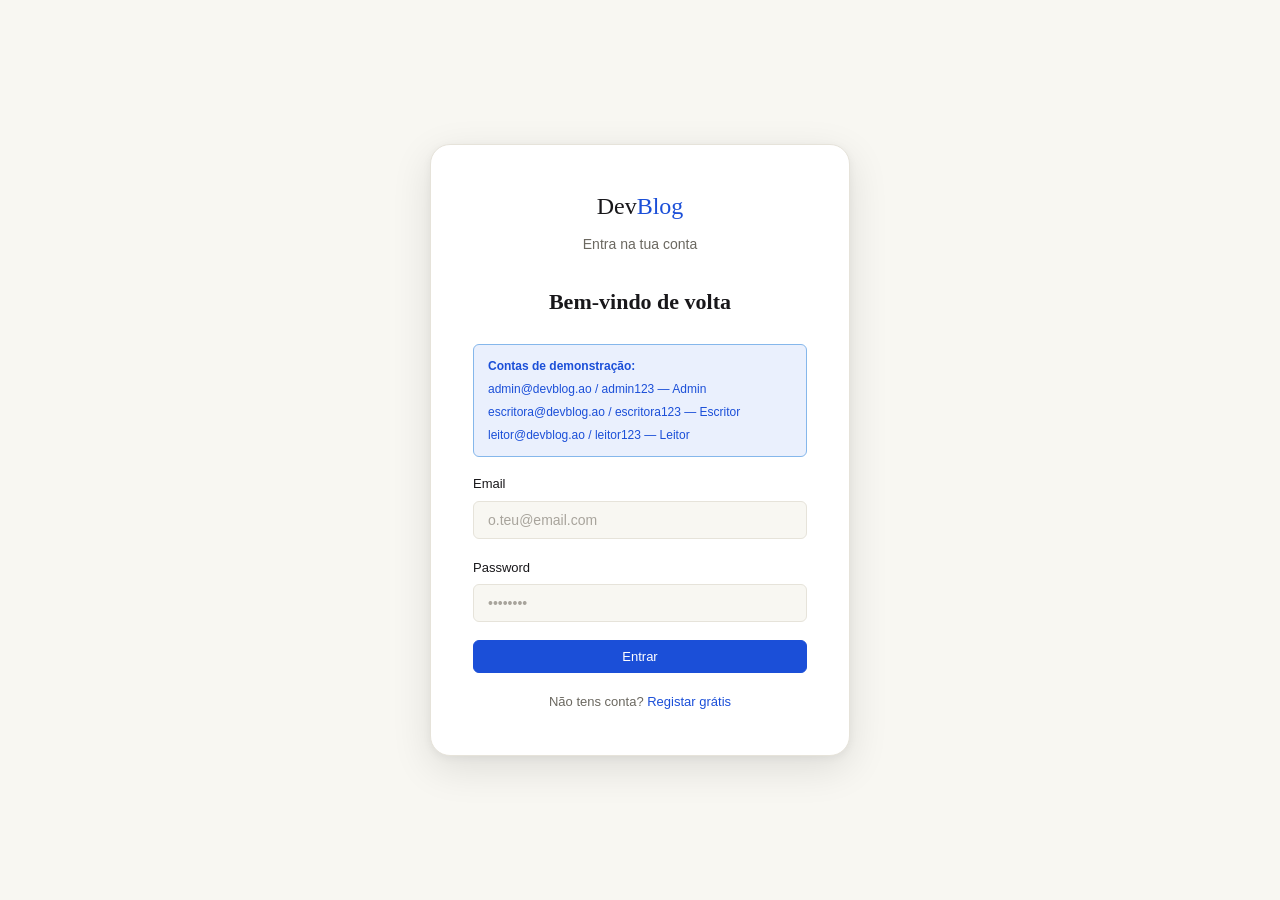
==== login.html @ 04381a75 "Add files via upload" ====
<!DOCTYPE html>
<html lang="pt">
<head><meta charset="UTF-8"><meta name="viewport" content="width=device-width,initial-scale=1.0"><title>Entrar — DevBlog</title><link rel="stylesheet" href="css/style.css"></head>
<body class="auth-page">
<div class="auth-card">
  <a href="index.html" class="auth-logo">Dev<em>Blog</em></a>
  <p class="auth-sub">Entra na tua conta</p>
  <h2 class="auth-title">Bem-vindo de volta</h2>
  <div class="alert alert-error" id="errMsg"></div>
  <div class="alert alert-info show" style="font-size:12px;line-height:1.9;">
    <strong>Contas de demonstração:</strong><br>
    admin@devblog.ao / admin123 — Admin<br>
    escritora@devblog.ao / escritora123 — Escritor<br>
    leitor@devblog.ao / leitor123 — Leitor
  </div>
  <div class="form-group"><label class="form-label">Email</label><input type="email" class="form-control" id="fEmail" placeholder="o.teu@email.com" autocomplete="email"></div>
  <div class="form-group"><label class="form-label">Password</label><input type="password" class="form-control" id="fPass" placeholder="••••••••" autocomplete="current-password"></div>
  <button class="btn btn-primary btn-full" onclick="doLogin()">Entrar</button>
  <div class="auth-footer" style="margin-top:18px;">Não tens conta? <a href="register.html">Registar grátis</a></div>
</div>
<script src="js/db.js"></script>
<script>
if (Session.isLoggedIn()) window.location.href = 'index.html';
document.addEventListener('keydown', e => { if (e.key === 'Enter') doLogin(); });
function doLogin() {
  const email = document.getElementById('fEmail').value.trim();
  const pass  = document.getElementById('fPass').value;
  const err   = document.getElementById('errMsg');
  err.classList.remove('show');
  if (!email || !pass) { err.textContent = 'Preenche todos os campos.'; err.classList.add('show'); return; }
  const result = Users.login(email, pass);
  if (!result.ok) { err.textContent = result.error; err.classList.add('show'); return; }
  showToast(`Bem-vindo, ${result.user.name.split(' ')[0]}!`, 'success');
  setTimeout(() => window.location.href = 'index.html', 700);
}
</script>
</body>
</html>
---- css/style.css ----
/* ══════════════════════════════════════════════════
   DEVBLOG v5 — Stylesheet Completo
   Zero dependências externas · 100% offline
   ══════════════════════════════════════════════════ */

/* ── RESET & VARIÁVEIS ── */
*, *::before, *::after { box-sizing: border-box; margin: 0; padding: 0; }

:root {
  /* Cores base */
  --bg:         #F8F7F2;
  --surface:    #FFFFFF;
  --border:     #E6E3DA;
  --border-md:  #CCCAB8;
  --text:       #18171A;
  --muted:      #6B6860;
  --hint:       #A8A49C;

  /* Acento */
  --accent:     #1B4FD8;
  --accent-lt:  #EAF0FD;
  --accent-dk:  #1440B0;

  /* Semânticas */
  --green:      #0A6640; --green-lt:  #D2F4E5;
  --amber:      #92400E; --amber-lt:  #FEF3C7;
  --red:        #9B1C1C; --red-lt:    #FDE8E8;
  --purple:     #5B21B6; --purple-lt: #EDE9FE;

  /* Categorias */
  --cat-tech-color:   #1B4FD8; --cat-tech-bg:   #EAF0FD;
  --cat-design-color: #5B21B6; --cat-design-bg: #EDE9FE;
  --cat-tut-color:    #0A6640; --cat-tut-bg:    #D2F4E5;
  --cat-node-color:   #92400E; --cat-node-bg:   #FEF3C7;
  --cat-mysql-color:  #9B1C1C; --cat-mysql-bg:  #FDE8E8;

  /* Raios e sombras */
  --r-xs: 4px; --r-sm: 6px; --r-md: 10px; --r-lg: 14px; --r-xl: 20px;
  --sh-sm: 0 1px 4px rgba(0,0,0,.07);
  --sh-md: 0 4px 16px rgba(0,0,0,.09), 0 1px 4px rgba(0,0,0,.04);
  --sh-lg: 0 12px 40px rgba(0,0,0,.11), 0 2px 8px rgba(0,0,0,.05);

  /* Tipografia */
  --font-display: 'Georgia', 'Times New Roman', 'Palatino Linotype', serif;
  --font-body:    'Trebuchet MS', 'Gill Sans', Candara, sans-serif;
  --font-mono:    'Courier New', Courier, monospace;

  /* Admin (alteradas via JS) */
  --adm-sidebar: #18171A;
  --adm-accent:  #6B9CF6;
}

html  { scroll-behavior: smooth; }
body  { font-family: var(--font-body); background: var(--bg); color: var(--text); font-size: 15px; line-height: 1.65; -webkit-font-smoothing: antialiased; min-height: 100vh; }
a     { color: inherit; text-decoration: none; }
img   { max-width: 100%; display: block; }
input, textarea, select, button { font-family: var(--font-body); }

/* ── UTILITÁRIOS ── */
.hidden   { display: none !important; }
.sr-only  { position: absolute; width: 1px; height: 1px; overflow: hidden; clip: rect(0,0,0,0); white-space: nowrap; }

/* ── LAYOUT ── */
.container { width: 100%; max-width: 1160px; margin: 0 auto; padding: 0 20px; }

/* ════════════════════════════════════════
   NAVBAR — FIX #6
   Estrutura: [Logo] ← flex-grow → [Nav Links centrados] → [Acções à direita]
════════════════════════════════════════ */
.navbar {
  position: sticky; top: 0; z-index: 200;
  background: rgba(248,247,242,.94);
  backdrop-filter: blur(14px);
  border-bottom: 1px solid var(--border);
  transition: box-shadow .2s;
}
.navbar.scrolled { box-shadow: var(--sh-sm); }

.navbar-inner {
  display: flex;
  align-items: center;
  height: 62px;
  gap: 16px;                    /* espaço entre as três zonas */
}

/* Zona 1: Logo (esquerda, não cresce) */
.brand {
  font-family: var(--font-display);
  font-size: 21px; font-weight: 700;
  color: var(--text);
  display: flex; align-items: center; gap: 7px;
  text-decoration: none;
  flex-shrink: 0;               /* nunca encolhe */
  white-space: nowrap;
}
.brand-dot { width: 8px; height: 8px; border-radius: 50%; background: var(--accent); flex-shrink: 0; }
.brand em  { color: var(--accent); font-style: normal; }

/* Zona 2: Links de navegação (centro, cresce para ocupar espaço) */
.nav-links {
  display: flex; align-items: center;
  list-style: none; gap: 2px;
  flex: 1;                      /* ocupa o espaço disponível */
  justify-content: center;      /* centraliza os links */
}
.nav-links a {
  display: block; font-size: 14px; color: var(--muted);
  padding: 6px 12px; border-radius: var(--r-sm);
  transition: color .15s, background .15s;
}
.nav-links a:hover, .nav-links a.active {
  color: var(--text); background: var(--border);
}

/* Zona 3: Acções (direita, não cresce) */
.nav-actions {
  display: flex; align-items: center; gap: 8px;
  flex-shrink: 0;               /* nunca encolhe */
  margin-left: auto;            /* empurra para a direita */
}

/* Avatar na navbar */
.nav-profile-btn {
  display: flex; align-items: center; gap: 7px;
  padding: 4px 10px; border-radius: var(--r-sm);
  border: 1px solid var(--border);
  background: transparent; text-decoration: none;
  transition: background .15s;
}
.nav-profile-btn:hover { background: var(--border); }
.nav-avatar {
  width: 28px; height: 28px; border-radius: 50%;
  background: var(--accent); color: #fff;
  display: flex; align-items: center; justify-content: center;
  flex-shrink: 0; overflow: hidden;
}
.nav-avatar-img { width: 100%; height: 100%; object-fit: cover; }
.nav-avatar-initials { font-size: 11px; font-weight: 700; }
.nav-username { font-size: 13px; font-weight: 500; color: var(--text); }

/* ── BOTÕES ── */
.btn {
  display: inline-flex; align-items: center; justify-content: center; gap: 6px;
  font-size: 13px; font-weight: 500;
  padding: 8px 16px; border-radius: var(--r-sm);
  border: 1px solid var(--border);
  background: transparent; color: var(--text);
  cursor: pointer; transition: all .15s;
  text-decoration: none; white-space: nowrap;
}
.btn:hover            { background: var(--border); }
.btn-primary          { background: var(--accent); border-color: var(--accent); color: #fff; }
.btn-primary:hover    { background: var(--accent-dk); border-color: var(--accent-dk); color: #fff; }
.btn-sm               { font-size: 12px; padding: 5px 12px; }
.btn-outline          { border-color: var(--border-md); }
.btn-outline:hover    { background: var(--border); }
.btn-danger           { background: var(--red-lt);   border-color: var(--red);   color: var(--red);   }
.btn-danger:hover     { background: var(--red);       color: #fff; }
.btn-success          { background: var(--green-lt);  border-color: var(--green); color: var(--green); }
.btn-success:hover    { background: var(--green);      color: #fff; }
.btn-full             { width: 100%; }

/* ════════════════════════════════════════
   NOTIFICATIONS — FIX #5
════════════════════════════════════════ */
.notif-wrapper   { position: relative; }
.notif-bell {
  position: relative;
  width: 36px; height: 36px;
  border-radius: var(--r-sm);
  border: 1px solid var(--border);
  background: var(--surface);
  display: flex; align-items: center; justify-content: center;
  cursor: pointer; color: var(--muted);
  transition: background .15s, color .15s;
}
.notif-bell:hover { background: var(--border); color: var(--text); }
.notif-badge {
  position: absolute; top: -5px; right: -5px;
  min-width: 18px; height: 18px;
  border-radius: 9px; background: var(--red); color: #fff;
  font-size: 10px; font-weight: 700;
  display: flex; align-items: center; justify-content: center;
  padding: 0 3px; border: 2px solid var(--bg);
}
.notif-panel {
  position: absolute; top: calc(100% + 8px); right: 0;
  width: 340px;
  background: var(--surface);
  border: 1px solid var(--border);
  border-radius: var(--r-lg);
  box-shadow: var(--sh-lg);
  z-index: 300; overflow: hidden;
}
.notif-panel-header {
  display: flex; align-items: center; justify-content: space-between;
  padding: 12px 16px;
  border-bottom: 1px solid var(--border);
}
.notif-panel-title { font-size: 13px; font-weight: 600; }
.notif-mark-all    { font-size: 11px; font-weight: 500; color: var(--accent); background: none; border: none; cursor: pointer; }
.notif-mark-all:hover { text-decoration: underline; }
.notif-list        { max-height: 380px; overflow-y: auto; }
.notif-empty       { padding: 32px 16px; text-align: center; font-size: 13px; color: var(--hint); }
.notif-item {
  display: flex; align-items: flex-start; gap: 10px;
  padding: 12px 16px; cursor: pointer;
  border-bottom: 1px solid var(--border);
  transition: background .12s; position: relative;
}
.notif-item:last-child { border-bottom: none; }
.notif-item:hover      { background: var(--bg); }
.notif-unread          { background: var(--accent-lt); }
.notif-unread:hover    { background: #D8E8FB; }
.notif-emoji   { font-size: 18px; flex-shrink: 0; margin-top: 1px; }
.notif-content { flex: 1; min-width: 0; }
.notif-title   { font-size: 13px; font-weight: 600; line-height: 1.3; margin-bottom: 3px; }
.notif-body    { font-size: 12px; color: var(--muted); line-height: 1.5; margin-bottom: 3px; }
.notif-time    { font-size: 11px; color: var(--hint); }
.notif-dot     {
  width: 8px; height: 8px; border-radius: 50%;
  background: var(--accent); flex-shrink: 0; margin-top: 4px;
}

/* ── TOAST ── */
.toast-container {
  position: fixed; top: 72px; right: 20px;
  z-index: 999; display: flex; flex-direction: column; gap: 8px;
  pointer-events: none;
}
.toast {
  display: flex; align-items: center; gap: 10px;
  padding: 12px 16px; border-radius: var(--r-md);
  background: var(--surface); border: 1px solid var(--border);
  box-shadow: var(--sh-md); font-size: 13px;
  min-width: 240px; max-width: 320px;
  animation: slideInRight .25s ease;
  transition: opacity .3s, transform .3s;
}
.toast-success { border-left: 3px solid var(--green); }
.toast-error   { border-left: 3px solid var(--red);   }
.toast-info    { border-left: 3px solid var(--accent); }
.toast-warning { border-left: 3px solid var(--amber);  }
.toast-icon    { font-weight: 700; font-size: 14px;    }
.toast-msg     { flex: 1; }

/* ── HERO ── */
.hero { padding: 72px 0 56px; position: relative; overflow: hidden; }
.hero::before {
  content: ''; position: absolute; top: -100px; right: -150px;
  width: 600px; height: 600px; border-radius: 50%;
  background: radial-gradient(circle, rgba(27,79,216,.06) 0%, transparent 65%);
  pointer-events: none;
}
.hero-tag {
  display: inline-flex; align-items: center; gap: 6px;
  font-size: 11px; font-weight: 600; letter-spacing: .07em; text-transform: uppercase;
  color: var(--accent); background: var(--accent-lt);
  padding: 4px 12px; border-radius: 20px; margin-bottom: 18px;
}
.hero h1 { font-family: var(--font-display); font-size: clamp(32px,5vw,52px); line-height: 1.15; margin-bottom: 16px; }
.hero p  { font-size: 16px; color: var(--muted); max-width: 500px; margin-bottom: 28px; line-height: 1.7; }

.search-box {
  display: flex; max-width: 460px;
  border: 1px solid var(--border-md); border-radius: var(--r-md);
  overflow: hidden; background: var(--surface); box-shadow: var(--sh-sm);
}
.search-box input    { flex: 1; border: none; outline: none; padding: 12px 16px; font-size: 14px; background: transparent; color: var(--text); }
.search-box input::placeholder { color: var(--hint); }
.search-box button   { border: none; background: var(--accent); color: #fff; font-size: 13px; font-weight: 500; padding: 0 20px; cursor: pointer; transition: opacity .15s; }
.search-box button:hover { opacity: .87; }

/* ── CATEGORY BAR ── */
.cat-bar-wrap { background: var(--surface); border-bottom: 1px solid var(--border); padding: 10px 0; position: sticky; top: 62px; z-index: 100; }
.cat-bar      { display: flex; gap: 8px; flex-wrap: wrap; }
.cat-pill     { font-size: 13px; font-weight: 500; padding: 6px 16px; border-radius: 20px; border: 1px solid var(--border); background: transparent; color: var(--muted); cursor: pointer; transition: all .15s; }
.cat-pill:hover  { border-color: var(--accent); color: var(--accent); }
.cat-pill.active { background: var(--accent); border-color: var(--accent); color: #fff; }

/* ── SECTION HEADER ── */
.section-header      { display: flex; align-items: center; gap: 16px; margin-bottom: 28px; }
.section-header h2   { font-family: var(--font-display); font-size: 22px; white-space: nowrap; margin: 0; }
.section-line        { flex: 1; height: 1px; background: var(--border); }

/* ── BADGES ── */
.badge { display: inline-block; font-size: 10px; font-weight: 700; letter-spacing: .05em; text-transform: uppercase; padding: 3px 10px; border-radius: 20px; }
.badge-tecnologia { background: var(--cat-tech-bg);   color: var(--cat-tech-color); }
.badge-design     { background: var(--cat-design-bg); color: var(--cat-design-color); }
.badge-tutoriais  { background: var(--cat-tut-bg);    color: var(--cat-tut-color); }
.badge-nodejs     { background: var(--cat-node-bg);   color: var(--cat-node-color); }
.badge-mysql      { background: var(--cat-mysql-bg);  color: var(--cat-mysql-color); }

/* ── FEATURED POST ── */
.featured {
  display: grid; grid-template-columns: 1fr 1fr;
  background: var(--surface); border: 1px solid var(--border);
  border-radius: var(--r-xl); overflow: hidden;
  box-shadow: var(--sh-md); margin-bottom: 48px;
  transition: box-shadow .2s, transform .2s;
}
.featured:hover { box-shadow: var(--sh-lg); transform: translateY(-2px); }
.featured-img {
  min-height: 280px; display: flex; align-items: center; justify-content: center;
  position: relative; overflow: hidden;
}
.featured-img img { position: absolute; inset: 0; width: 100%; height: 100%; object-fit: cover; }
.featured-img.bg-tech   { background: linear-gradient(135deg, #EAF0FD, #BFD3FA); }
.featured-img.bg-design { background: linear-gradient(135deg, #EDE9FE, #C4B5FD); }
.featured-img.bg-tut    { background: linear-gradient(135deg, #D2F4E5, #6EE7B7); }
.featured-img.bg-node   { background: linear-gradient(135deg, #FEF3C7, #FDE68A); }
.featured-img.bg-mysql  { background: linear-gradient(135deg, #FDE8E8, #FCA5A5); }
.featured-label {
  position: relative;
  background: rgba(255,255,255,.85); backdrop-filter: blur(4px);
  font-size: 11px; font-weight: 700; text-transform: uppercase; letter-spacing: .07em;
  padding: 5px 14px; border-radius: 20px; color: var(--text);
}
.featured-body { padding: 40px; display: flex; flex-direction: column; justify-content: center; }
.featured-body h2 { font-family: var(--font-display); font-size: 24px; line-height: 1.3; margin: 12px 0; }
.featured-body p  { font-size: 14px; color: var(--muted); line-height: 1.7; margin-bottom: 20px; }

/* ── POST CARDS GRID ── */
.posts-grid { display: grid; grid-template-columns: repeat(3, 1fr); gap: 20px; }
.post-card  {
  background: var(--surface); border: 1px solid var(--border);
  border-radius: var(--r-lg); overflow: hidden;
  display: flex; flex-direction: column;
  box-shadow: var(--sh-sm);
  transition: box-shadow .2s, transform .2s;
  animation: fadeUp .35s ease both;
}
.post-card:hover { box-shadow: var(--sh-md); transform: translateY(-3px); }

.card-thumb {
  height: 140px; display: flex; align-items: flex-end; padding: 10px;
  position: relative; overflow: hidden;
}
.card-thumb img { position: absolute; inset: 0; width: 100%; height: 100%; object-fit: cover; }
.card-thumb.bg-tech   { background: linear-gradient(135deg, #EAF0FD, #BFD3FA); }
.card-thumb.bg-design { background: linear-gradient(135deg, #EDE9FE, #C4B5FD); }
.card-thumb.bg-tut    { background: linear-gradient(135deg, #D2F4E5, #6EE7B7); }
.card-thumb.bg-node   { background: linear-gradient(135deg, #FEF3C7, #FDE68A); }
.card-thumb.bg-mysql  { background: linear-gradient(135deg, #FDE8E8, #FCA5A5); }
.thumb-label {
  position: relative;
  font-size: 10px; font-weight: 700; text-transform: uppercase; letter-spacing: .06em;
  background: rgba(255,255,255,.82); padding: 3px 10px; border-radius: 20px; color: var(--text);
}

.card-body { padding: 16px 16px 10px; flex: 1; }
.card-body h3 { font-family: var(--font-display); font-size: 15px; line-height: 1.4; margin: 8px 0 7px; }
.card-body p  { font-size: 12px; color: var(--muted); line-height: 1.6; margin-bottom: 10px; }
.card-footer  { padding: 10px 16px; border-top: 1px solid var(--border); display: flex; align-items: center; justify-content: space-between; }
.read-link    { font-size: 12px; font-weight: 500; color: var(--accent); transition: opacity .15s; }
.read-link:hover { opacity: .75; }

/* ── POST META ── */
.meta       { display: flex; align-items: center; gap: 8px; flex-wrap: wrap; }
.avatar     { width: 24px; height: 24px; border-radius: 50%; background: var(--accent); color: #fff; font-size: 10px; font-weight: 700; display: flex; align-items: center; justify-content: center; flex-shrink: 0; overflow: hidden; }
.avatar img { width: 100%; height: 100%; object-fit: cover; }
.avatar.sm  { width: 22px; height: 22px; }
.avatar.lg  { width: 38px; height: 38px; font-size: 15px; }
.meta-text  { font-size: 12px; color: var(--hint); }
.meta-sep   { color: var(--hint); font-size: 11px; }

/* ── REACTIONS ── */
.reactions  { display: flex; align-items: center; gap: 6px; }
.react-btn  {
  display: inline-flex; align-items: center; gap: 5px;
  font-size: 12px; font-weight: 500;
  padding: 5px 11px; border-radius: 20px;
  border: 1px solid var(--border); background: var(--bg); color: var(--muted);
  cursor: pointer; transition: all .15s;
}
.react-btn:hover  { border-color: var(--accent); color: var(--accent); }
.react-btn.liked  { background: var(--accent-lt); border-color: var(--accent); color: var(--accent); }
.react-btn.disliked { background: var(--red-lt); border-color: var(--red); color: var(--red); }
.comment-chip { display: inline-flex; align-items: center; gap: 4px; font-size: 12px; color: var(--hint); }

/* ── POST PAGE ── */
.post-layout { display: flex; gap: 40px; padding: 48px 0 80px; align-items: flex-start; }
.post-main   { flex: 1; min-width: 0; }
.post-sidebar{ width: 280px; flex-shrink: 0; position: sticky; top: 110px; }
.breadcrumb  { font-size: 12px; color: var(--hint); display: flex; align-items: center; gap: 6px; flex-wrap: wrap; margin-bottom: 18px; }
.breadcrumb a:hover { color: var(--accent); }
.post-title  { font-family: var(--font-display); font-size: clamp(24px,4vw,36px); line-height: 1.25; margin: 12px 0 16px; }
.post-cover  {
  height: 280px; border-radius: var(--r-lg); margin-bottom: 32px;
  border: 1px solid var(--border); overflow: hidden;
  display: flex; align-items: center; justify-content: center;
}
.post-cover img { width: 100%; height: 100%; object-fit: cover; }

.post-body          { font-size: 15px; line-height: 1.82; color: var(--text); }
.post-body p        { margin-bottom: 18px; }
.post-body h2       { font-family: var(--font-display); font-size: 22px; margin: 32px 0 12px; }
.post-body h3       { font-size: 17px; font-weight: 600; margin: 22px 0 10px; }
.post-body ul,
.post-body ol       { padding-left: 24px; margin-bottom: 16px; }
.post-body li       { margin-bottom: 6px; }
.post-body blockquote { border-left: 3px solid var(--accent); padding: 12px 18px; margin: 20px 0; background: var(--accent-lt); border-radius: 0 var(--r-sm) var(--r-sm) 0; color: var(--muted); font-style: italic; }
.post-body pre      { background: #1E1E2E; color: #CDD6F4; padding: 18px 20px; border-radius: var(--r-md); overflow-x: auto; font-size: 13px; line-height: 1.7; font-family: var(--font-mono); margin-bottom: 20px; }
.post-body code     { font-family: var(--font-mono); font-size: .88em; background: #F0EFF4; padding: 1px 5px; border-radius: var(--r-xs); }
.post-body pre code { background: none; padding: 0; }

.reaction-box { background: var(--surface); border: 1px solid var(--border); border-radius: var(--r-md); padding: 20px 24px; display: flex; align-items: center; justify-content: space-between; margin: 32px 0; }
.reaction-label { font-size: 14px; font-weight: 500; }

/* ── COMMENTS ── */
.comments-section { margin-top: 48px; }
.comments-title   { font-family: var(--font-display); font-size: 22px; margin-bottom: 24px; }
.comment-item     { padding: 18px 0; border-bottom: 1px solid var(--border); }
.comment-item:last-child { border-bottom: none; }
.comment-header   { display: flex; align-items: center; gap: 10px; margin-bottom: 8px; }
.comment-author   { font-size: 13px; font-weight: 600; }
.comment-date     { font-size: 11px; color: var(--hint); }
.comment-text     { font-size: 13px; color: var(--muted); line-height: 1.65; padding-left: 32px; }
.comment-del      { font-size: 11px; color: var(--red); background: none; border: none; cursor: pointer; margin-left: auto; opacity: .6; }
.comment-del:hover { opacity: 1; }
.comment-form     { background: var(--bg); border: 1px solid var(--border); border-radius: var(--r-md); padding: 24px; margin-top: 28px; }
.comment-form h4  { font-size: 15px; font-weight: 600; margin-bottom: 14px; }

/* ── SIDEBAR ── */
.sidebar-card       { background: var(--surface); border: 1px solid var(--border); border-radius: var(--r-md); padding: 20px; margin-bottom: 18px; }
.sidebar-title      { font-size: 11px; font-weight: 700; text-transform: uppercase; letter-spacing: .07em; color: var(--hint); margin-bottom: 14px; }
.sidebar-cat        { display: flex; justify-content: space-between; align-items: center; padding: 8px 0; border-bottom: 1px solid var(--border); font-size: 13px; cursor: pointer; transition: color .15s; }
.sidebar-cat:last-child { border-bottom: none; }
.sidebar-cat:hover  { color: var(--accent); }
.cat-count          { font-size: 11px; background: var(--bg); padding: 2px 8px; border-radius: 10px; color: var(--hint); }
.sidebar-recent     { padding: 9px 0; border-bottom: 1px solid var(--border); }
.sidebar-recent:last-child { border-bottom: none; }
.sidebar-recent-title { font-size: 12px; line-height: 1.45; color: var(--text); cursor: pointer; margin-bottom: 3px; }
.sidebar-recent-title:hover { color: var(--accent); }
.sidebar-recent-date { font-size: 11px; color: var(--hint); }

/* ── FORMS ── */
.form-group     { margin-bottom: 18px; }
.form-label     { font-size: 13px; font-weight: 500; display: block; margin-bottom: 6px; }
.form-control   {
  width: 100%; border: 1px solid var(--border); border-radius: var(--r-sm);
  padding: 10px 14px; font-size: 14px; color: var(--text);
  background: var(--bg); outline: none;
  transition: border-color .15s, box-shadow .15s;
}
.form-control:focus { border-color: var(--accent); box-shadow: 0 0 0 3px rgba(27,79,216,.1); }
.form-control::placeholder { color: var(--hint); }
textarea.form-control { resize: vertical; min-height: 90px; }
select.form-control {
  appearance: none;
  background-image: url("data:image/svg+xml,%3Csvg xmlns='http://www.w3.org/2000/svg' width='12' height='12' viewBox='0 0 24 24' fill='none' stroke='%23A8A49C' stroke-width='2'%3E%3Cpolyline points='6 9 12 15 18 9'/%3E%3C/svg%3E");
  background-repeat: no-repeat; background-position: right 12px center; padding-right: 34px;
}

/* ── ALERTS ── */
.alert         { font-size: 13px; padding: 10px 14px; border-radius: var(--r-sm); margin-bottom: 16px; border: 1px solid; display: none; }
.alert.show    { display: block; }
.alert-error   { background: var(--red-lt);   border-color: #FCA5A5; color: var(--red);   }
.alert-success { background: var(--green-lt); border-color: #6EE7B7; color: var(--green); }
.alert-info    { background: var(--accent-lt);border-color: #85B7EB; color: var(--accent);}
.alert-warning { background: var(--amber-lt); border-color: #FDE68A; color: var(--amber); }

/* ── UPLOAD ── */
.upload-zone  { border: 2px dashed var(--border-md); border-radius: var(--r-md); padding: 28px; text-align: center; cursor: pointer; transition: all .2s; background: var(--bg); }
.upload-zone:hover, .upload-zone.drag { border-color: var(--accent); background: var(--accent-lt); }
.upload-zone p { font-size: 13px; color: var(--muted); margin-top: 8px; }
.upload-preview { position: relative; border-radius: var(--r-md); overflow: hidden; border: 1px solid var(--border); }
.upload-preview img { width: 100%; height: 180px; object-fit: cover; display: block; }
.upload-actions { position: absolute; top: 8px; right: 8px; }
.upload-remove  { font-size: 11px; padding: 4px 10px; border-radius: 20px; border: 1px solid rgba(255,255,255,.5); background: rgba(0,0,0,.45); color: #fff; cursor: pointer; }

/* ── EDITOR ── */
.editor-toolbar { display: flex; gap: 6px; flex-wrap: wrap; padding: 10px; background: var(--bg); border: 1px solid var(--border); border-bottom: none; border-radius: var(--r-sm) var(--r-sm) 0 0; }
.tool-btn {
  position: relative; font-size: 13px; font-weight: 500;
  padding: 5px 10px; border-radius: var(--r-xs);
  border: 1px solid var(--border); background: var(--surface);
  cursor: pointer; transition: all .15s; color: var(--text);
}
.tool-btn:hover { background: var(--accent-lt); border-color: var(--accent); color: var(--accent); }
.tool-btn .tooltip {
  position: absolute; bottom: calc(100% + 6px); left: 50%; transform: translateX(-50%);
  background: #18171A; color: #fff; font-size: 11px; white-space: nowrap;
  padding: 4px 9px; border-radius: 5px;
  pointer-events: none; opacity: 0; transition: opacity .15s; z-index: 99;
}
.tool-btn .tooltip::after { content: ''; position: absolute; top: 100%; left: 50%; transform: translateX(-50%); border: 4px solid transparent; border-top-color: #18171A; }
.tool-btn:hover .tooltip { opacity: 1; }
.editor-area { border: 1px solid var(--border); border-radius: 0 0 var(--r-sm) var(--r-sm); background: var(--surface); }
.editor-area textarea { width: 100%; border: none; outline: none; padding: 16px; font-size: 14px; line-height: 1.8; color: var(--text); background: transparent; resize: vertical; min-height: 300px; font-family: var(--font-body); }
.preview-area { padding: 16px; min-height: 300px; }

/* ── AUTH ── */
.auth-page { min-height: 100vh; display: flex; align-items: center; justify-content: center; padding: 40px 20px; }
.auth-card { background: var(--surface); border: 1px solid var(--border); border-radius: var(--r-xl); padding: 42px; width: 100%; max-width: 420px; box-shadow: var(--sh-lg); }
.auth-logo { font-family: var(--font-display); font-size: 24px; color: var(--text); text-align: center; margin-bottom: 6px; display: block; }
.auth-logo em { color: var(--accent); font-style: normal; }
.auth-sub  { font-size: 14px; color: var(--muted); text-align: center; margin-bottom: 28px; }
.auth-title { font-family: var(--font-display); font-size: 22px; text-align: center; margin-bottom: 24px; }
.auth-footer { text-align: center; margin-top: 20px; font-size: 13px; color: var(--muted); }
.auth-footer a { color: var(--accent); font-weight: 500; }

/* ── MODAL ── */
.modal-overlay { position: fixed; inset: 0; background: rgba(0,0,0,.48); z-index: 500; display: flex; align-items: center; justify-content: center; padding: 20px; }
.modal-box { background: var(--surface); border-radius: var(--r-xl); padding: 32px; max-width: 520px; width: 100%; box-shadow: var(--sh-lg); max-height: 90vh; overflow-y: auto; }
.modal-title { font-family: var(--font-display); font-size: 20px; margin-bottom: 16px; }
.modal-actions { display: flex; gap: 10px; justify-content: flex-end; margin-top: 20px; }

/* ── PROFILE ── */
.profile-header { background: var(--surface); border: 1px solid var(--border); border-radius: var(--r-lg); padding: 28px; margin-bottom: 24px; display: flex; align-items: flex-start; gap: 20px; flex-wrap: wrap; }
.avatar-xl      { width: 80px; height: 80px; border-radius: 50%; background: var(--accent); color: #fff; font-size: 28px; font-weight: 700; display: flex; align-items: center; justify-content: center; flex-shrink: 0; overflow: hidden; }
.avatar-xl img  { width: 100%; height: 100%; object-fit: cover; }
.avatar-upload  { position: relative; display: inline-block; cursor: pointer; }
.avatar-upload-ring { position: absolute; inset: 0; border-radius: 50%; background: rgba(0,0,0,.45); display: flex; align-items: center; justify-content: center; opacity: 0; transition: opacity .2s; }
.avatar-upload:hover .avatar-upload-ring { opacity: 1; }
.avatar-upload-ring span { font-size: 11px; color: #fff; font-weight: 500; text-align: center; padding: 4px; }
.role-badge     { display: inline-block; font-size: 11px; font-weight: 600; padding: 3px 10px; border-radius: 20px; margin-top: 6px; }
.role-leitor    { background: var(--border);    color: var(--muted); }
.role-escritor  { background: var(--purple-lt); color: var(--purple); }
.role-admin     { background: var(--red-lt);    color: var(--red); }

/* ── DATA TABLE ── */
.data-table { width: 100%; border-collapse: collapse; }
.data-table th { font-size: 10px; font-weight: 700; text-transform: uppercase; letter-spacing: .05em; color: var(--muted); padding: 10px 16px; text-align: left; background: #FAFAF8; border-bottom: 1px solid var(--border); white-space: nowrap; }
.data-table td { padding: 11px 16px; font-size: 13px; border-bottom: 1px solid #F4F3EF; vertical-align: middle; }
.data-table tr:last-child td { border-bottom: none; }
.data-table tr:hover td { background: #FAFAF8; }
.td-title   { font-weight: 500; max-width: 240px; overflow: hidden; text-overflow: ellipsis; white-space: nowrap; }
.status-pill { display: inline-block; font-size: 10px; font-weight: 600; padding: 2px 9px; border-radius: 20px; }
.s-pub  { background: var(--green-lt); color: var(--green); }
.s-draf { background: var(--amber-lt); color: var(--amber); }
.act-link { font-size: 12px; font-weight: 500; color: var(--accent); background: none; border: none; cursor: pointer; padding: 0; margin-right: 8px; }
.act-link.del { color: var(--red); }
.act-link:hover { text-decoration: underline; }

/* ── ADMIN LAYOUT ── */
.admin-layout { display: flex; min-height: 100vh; }
.admin-sidebar {
  width: 220px; flex-shrink: 0;
  background: var(--adm-sidebar);
  display: flex; flex-direction: column;
  padding: 20px 12px;
  position: sticky; top: 0; height: 100vh; overflow-y: auto;
  transition: background .4s;
}
.admin-brand { font-family: var(--font-display); font-size: 18px; color: #fff; margin-bottom: 24px; display: flex; align-items: center; gap: 7px; }
.admin-brand em { color: var(--adm-accent); font-style: normal; transition: color .4s; }
.admin-brand .brand-dot { background: var(--adm-accent); transition: background .4s; }
.admin-section-label { font-size: 10px; font-weight: 700; text-transform: uppercase; letter-spacing: .08em; color: rgba(255,255,255,.3); padding: 0 6px; margin: 12px 0 4px; }
.admin-nav-item { display: flex; align-items: center; gap: 8px; font-size: 13px; padding: 8px; border-radius: 6px; color: rgba(255,255,255,.5); cursor: pointer; text-decoration: none; margin-bottom: 2px; transition: background .12s, color .12s; }
.admin-nav-item:hover { background: rgba(255,255,255,.08); color: rgba(255,255,255,.85); }
.admin-nav-item.active { background: rgba(255,255,255,.12); color: var(--adm-accent); font-weight: 500; }
.admin-nav-item svg { opacity: .6; flex-shrink: 0; }
.admin-nav-item.active svg { opacity: 1; }
.admin-nav-badge { margin-left: auto; font-size: 10px; padding: 1px 6px; border-radius: 10px; background: rgba(239,68,68,.3); color: #FCA5A5; }
.admin-sidebar-footer { margin-top: auto; padding-top: 12px; border-top: 1px solid rgba(255,255,255,.08); }
.admin-user-btn { display: flex; align-items: center; gap: 8px; padding: 7px; border-radius: 6px; cursor: pointer; }
.admin-user-btn:hover { background: rgba(255,255,255,.06); }

.admin-main { flex: 1; overflow: auto; display: flex; flex-direction: column; }
.admin-topbar { background: #fff; border-bottom: 1px solid var(--border); padding: 13px 24px; display: flex; align-items: center; justify-content: space-between; position: sticky; top: 0; z-index: 50; }
.admin-topbar h1 { font-size: 15px; font-weight: 500; margin: 0; }
.admin-content { padding: 24px; flex: 1; }

.stats-grid { display: grid; grid-template-columns: repeat(4,1fr); gap: 12px; margin-bottom: 22px; }
.stat-card  { background: #fff; border: 1px solid var(--border); border-radius: 12px; padding: 18px; }
.stat-num   { font-size: 26px; font-weight: 500; line-height: 1; margin-bottom: 4px; }
.stat-label { font-size: 11px; color: var(--muted); }

.admin-card      { background: #fff; border: 1px solid var(--border); border-radius: 12px; margin-bottom: 16px; overflow: hidden; }
.admin-card-head { padding: 14px 18px; border-bottom: 1px solid var(--border); display: flex; align-items: center; justify-content: space-between; }
.admin-card-head h3 { font-size: 13px; font-weight: 500; margin: 0; }

.tab-bar { display: flex; gap: 2px; border-bottom: 1px solid var(--border); margin-bottom: 20px; }
.tab-btn { font-size: 13px; font-weight: 500; padding: 8px 16px; border: none; background: none; cursor: pointer; color: var(--muted); border-bottom: 2px solid transparent; margin-bottom: -1px; transition: color .12s; display: flex; align-items: center; gap: 5px; }
.tab-btn.active { color: var(--accent); border-bottom-color: var(--accent); }
.tab-panel { display: none; }
.tab-panel.active { display: block; }
.role-select { font-size: 12px; border: 1px solid var(--border); border-radius: 4px; padding: 3px 6px; background: #fff; cursor: pointer; }

/* ── PROMOTIONS ── */
.promo-card  { background: #fff; border: 1px solid var(--border); border-radius: 12px; padding: 18px; margin-bottom: 12px; }
.promo-head  { display: flex; align-items: center; gap: 10px; margin-bottom: 10px; }
.promo-motiv { font-size: 13px; color: var(--muted); line-height: 1.65; padding: 10px 12px; background: var(--bg); border-radius: 6px; border: 1px solid var(--border); margin-bottom: 12px; }
.promo-test  { background: var(--accent-lt); border: 1px solid #85B7EB; border-radius: 8px; padding: 12px; margin-bottom: 12px; }
.promo-test-title { font-size: 12px; font-weight: 600; color: var(--accent); margin-bottom: 4px; }
.promo-test-body  { font-size: 12px; color: var(--muted); line-height: 1.6; white-space: pre-wrap; }

/* ── THEME SWITCHER ── */
.theme-grid { display: grid; grid-template-columns: repeat(5,1fr); gap: 8px; }
.theme-opt  { border: 2px solid var(--border); border-radius: 8px; padding: 10px 6px; cursor: pointer; text-align: center; transition: border-color .15s; }
.theme-opt:hover, .theme-opt.selected { border-color: var(--accent); }
.theme-swatch { width: 36px; height: 36px; border-radius: 6px; margin: 0 auto 6px; }
.theme-name   { font-size: 11px; color: var(--muted); }

/* ── FOOTER ── */
.site-footer   { background: var(--text); color: rgba(255,255,255,.45); padding: 56px 0 28px; margin-top: 60px; }
.footer-brand  { font-family: var(--font-display); font-size: 22px; color: #fff; margin-bottom: 10px; }
.footer-brand em { color: #6B9CF6; font-style: normal; }
.footer-desc   { font-size: 13px; line-height: 1.7; }
.footer-cols   { display: grid; grid-template-columns: 2fr 1fr 1fr 2fr; gap: 40px; margin-bottom: 40px; }
.footer-col-title { font-size: 11px; font-weight: 700; text-transform: uppercase; letter-spacing: .07em; color: rgba(255,255,255,.35); margin-bottom: 14px; }
.footer-links     { list-style: none; }
.footer-links li  { margin-bottom: 8px; }
.footer-links a   { font-size: 13px; color: rgba(255,255,255,.45); transition: color .15s; }
.footer-links a:hover { color: #fff; }
.newsletter-row   { display: flex; border-radius: var(--r-sm); overflow: hidden; border: 1px solid rgba(255,255,255,.15); }
.newsletter-input { flex: 1; background: rgba(255,255,255,.07); border: none; outline: none; padding: 10px 14px; font-size: 13px; color: #fff; font-family: var(--font-body); }
.newsletter-input::placeholder { color: rgba(255,255,255,.3); }
.newsletter-btn   { border: none; background: var(--accent); color: #fff; font-size: 13px; font-weight: 500; padding: 0 16px; cursor: pointer; }
.newsletter-btn:hover { opacity: .87; }
.footer-bottom    { padding-top: 20px; border-top: 1px solid rgba(255,255,255,.1); font-size: 12px; text-align: center; }

/* ── ANIMAÇÕES ── */
@keyframes fadeUp { from { opacity: 0; transform: translateY(14px); } to { opacity: 1; transform: translateY(0); } }
@keyframes slideInRight { from { opacity: 0; transform: translateX(20px); } to { opacity: 1; transform: translateX(0); } }
.post-card { animation: fadeUp .35s ease both; }

/* ── PAGINAÇÃO ── */
.pagination { display: flex; justify-content: center; gap: 8px; margin-top: 48px; }
.pg-btn { width: 36px; height: 36px; border-radius: var(--r-sm); border: 1px solid var(--border); background: var(--surface); font-size: 13px; font-weight: 500; color: var(--muted); cursor: pointer; transition: all .15s; display: flex; align-items: center; justify-content: center; }
.pg-btn:hover { border-color: var(--accent); color: var(--accent); }
.pg-btn.active { background: var(--accent); border-color: var(--accent); color: #fff; }

/* ── RESPONSIVE ── */
@media (max-width: 960px) {
  .posts-grid    { grid-template-columns: repeat(2,1fr); }
  .stats-grid    { grid-template-columns: repeat(2,1fr); }
  .featured      { grid-template-columns: 1fr; }
  .featured-img  { min-height: 200px; }
  .featured-body { padding: 24px; }
  .footer-cols   { grid-template-columns: 1fr 1fr; gap: 28px; }
  .post-layout   { flex-direction: column; }
  .post-sidebar  { width: 100%; position: static; }
}
@media (max-width: 640px) {
  .posts-grid    { grid-template-columns: 1fr; }
  .nav-links     { display: none; }
  .admin-sidebar { display: none; }
  .stats-grid    { grid-template-columns: 1fr 1fr; }
  .hero h1       { font-size: 28px; }
  .footer-cols   { grid-template-columns: 1fr; }
  .profile-header { flex-direction: column; align-items: flex-start; }
  .theme-grid    { grid-template-columns: repeat(3,1fr); }
  .notif-panel   { width: 290px; right: -80px; }
}
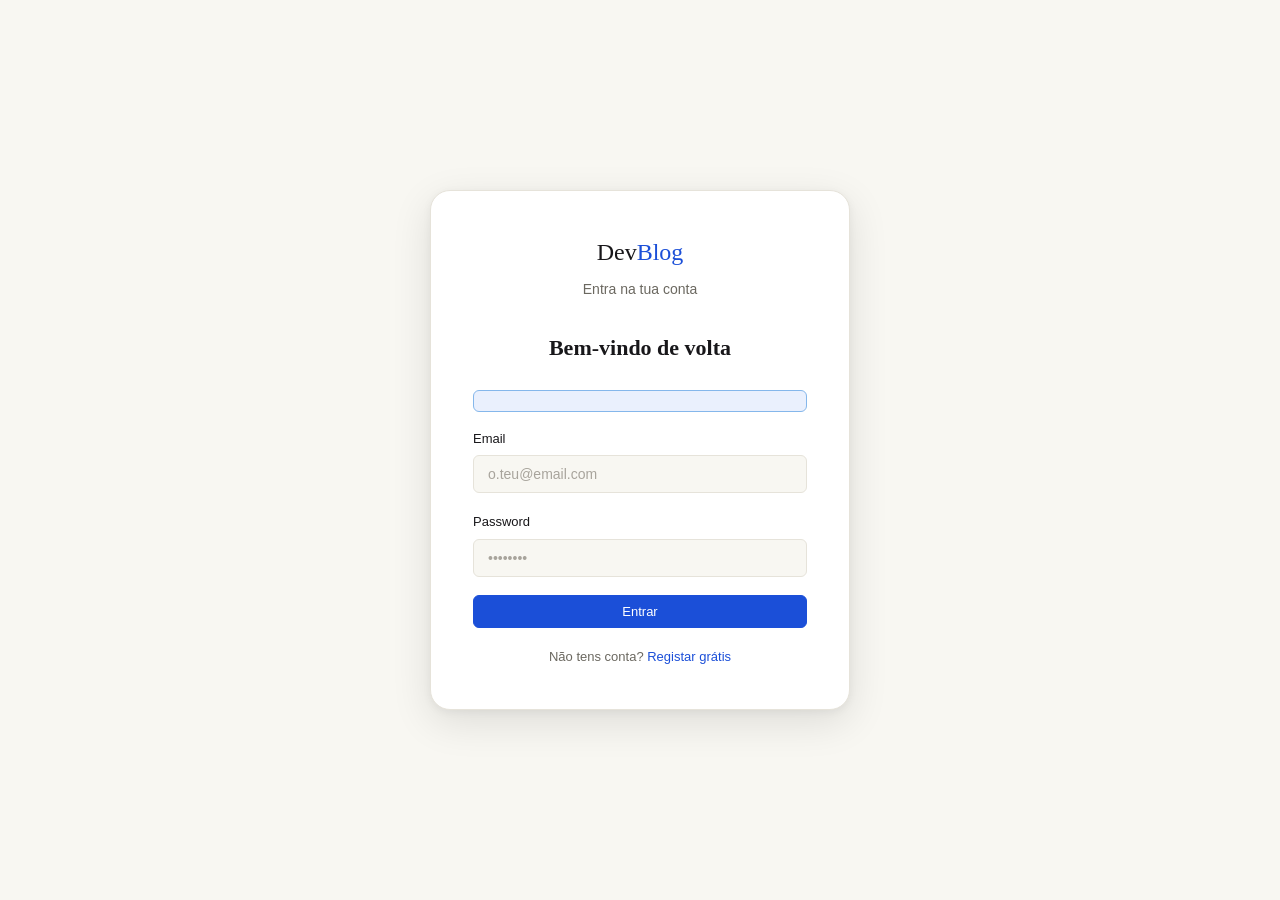
==== commit 370f9177: "Update login.html" ====
--- a/login.html
+++ b/login.html
@@ -8,10 +8,7 @@
   <h2 class="auth-title">Bem-vindo de volta</h2>
   <div class="alert alert-error" id="errMsg"></div>
   <div class="alert alert-info show" style="font-size:12px;line-height:1.9;">
-    <strong>Contas de demonstração:</strong><br>
-    admin@devblog.ao / admin123 — Admin<br>
-    escritora@devblog.ao / escritora123 — Escritor<br>
-    leitor@devblog.ao / leitor123 — Leitor
+
   </div>
   <div class="form-group"><label class="form-label">Email</label><input type="email" class="form-control" id="fEmail" placeholder="o.teu@email.com" autocomplete="email"></div>
   <div class="form-group"><label class="form-label">Password</label><input type="password" class="form-control" id="fPass" placeholder="••••••••" autocomplete="current-password"></div>
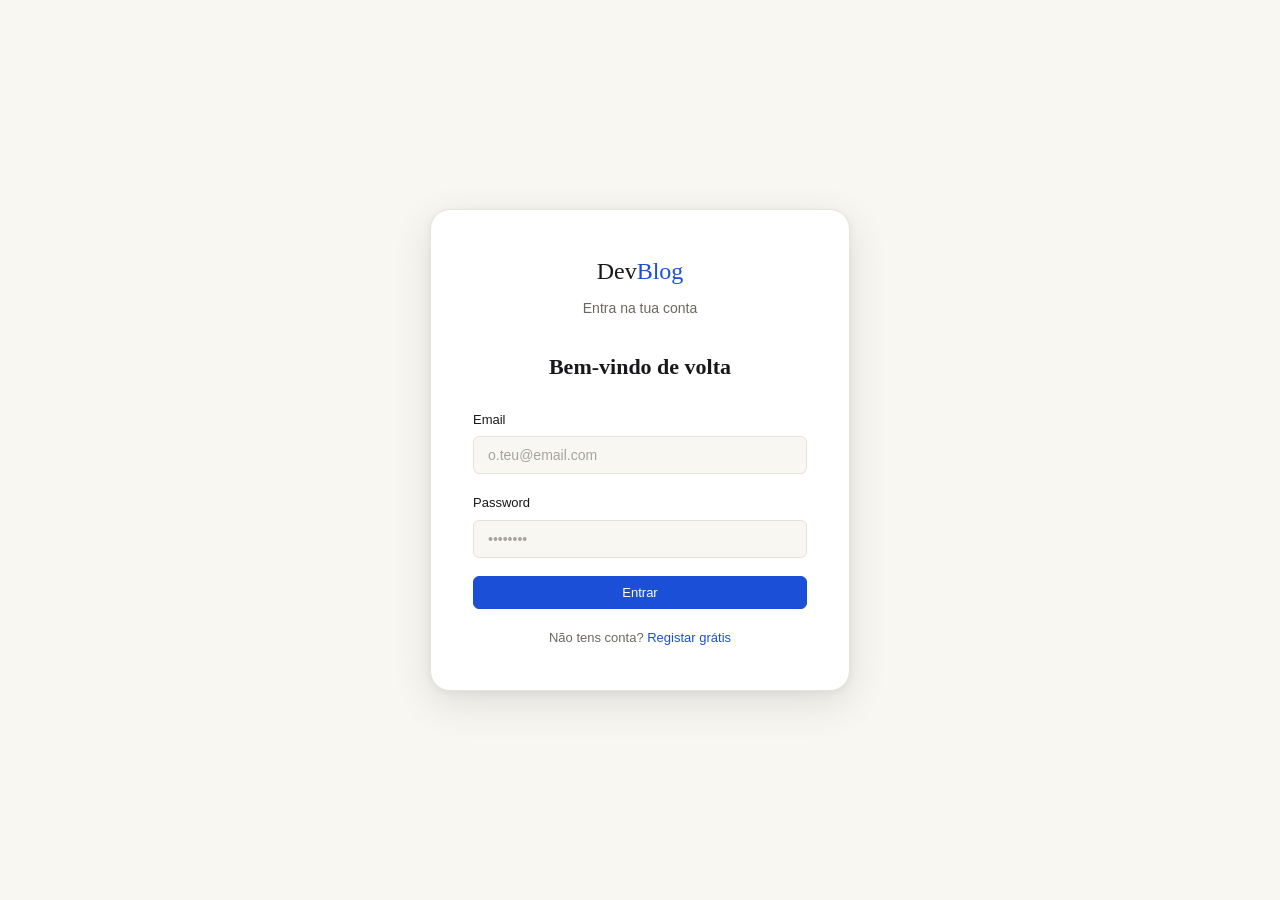
==== commit c2ae5b9b: "Update login.html" ====
--- a/login.html
+++ b/login.html
@@ -7,9 +7,7 @@
   <p class="auth-sub">Entra na tua conta</p>
   <h2 class="auth-title">Bem-vindo de volta</h2>
   <div class="alert alert-error" id="errMsg"></div>
-  <div class="alert alert-info show" style="font-size:12px;line-height:1.9;">
 
-  </div>
   <div class="form-group"><label class="form-label">Email</label><input type="email" class="form-control" id="fEmail" placeholder="o.teu@email.com" autocomplete="email"></div>
   <div class="form-group"><label class="form-label">Password</label><input type="password" class="form-control" id="fPass" placeholder="••••••••" autocomplete="current-password"></div>
   <button class="btn btn-primary btn-full" onclick="doLogin()">Entrar</button>
